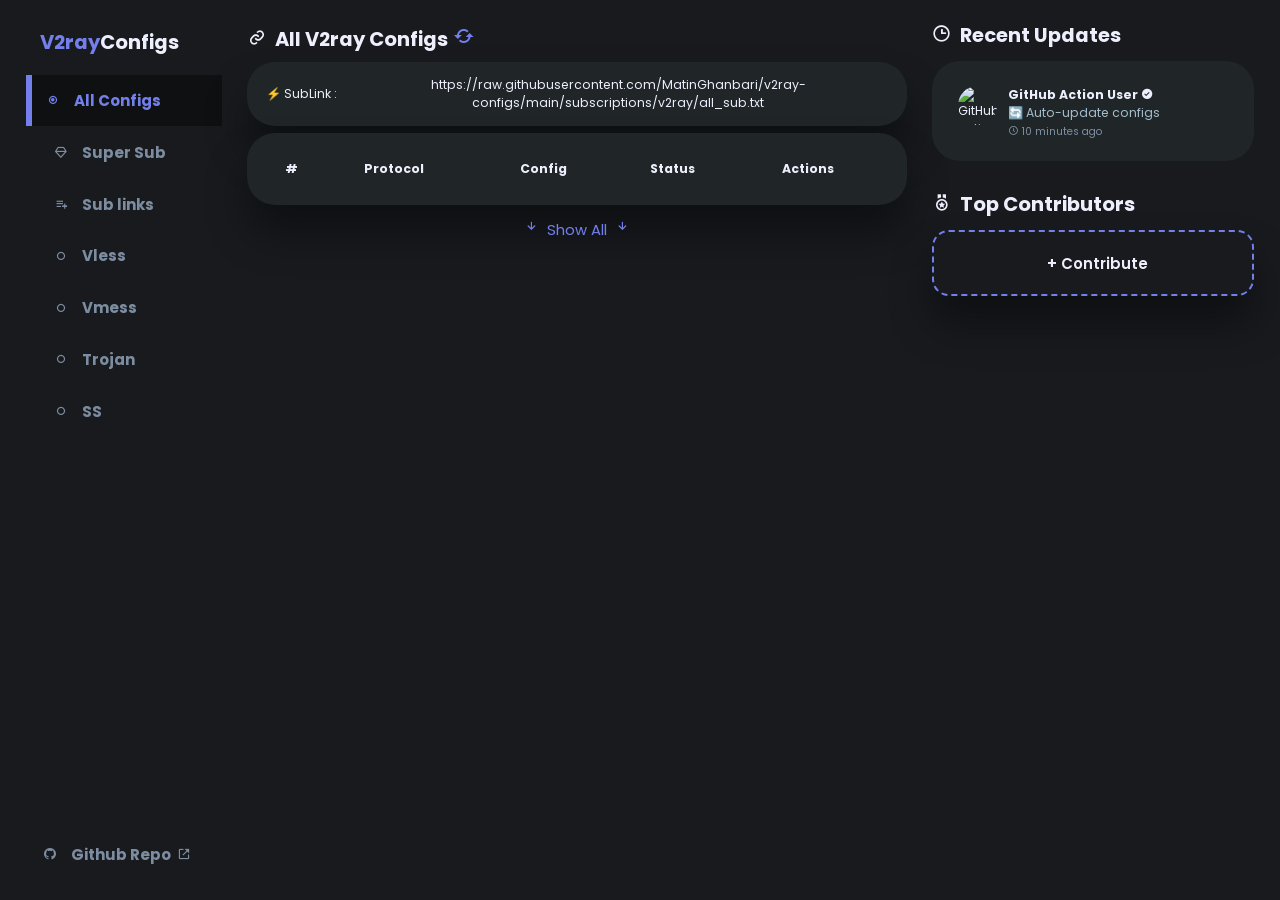
==== public/index.html @ 24ba0463 "Commit Squash" ====
<!DOCTYPE html>
<html lang="en">
  <head>
    <meta charset="UTF-8" />
    <title>Free V2ray Configurations</title>
    <meta name="viewport" content="width=device-width, initial-scale=1.0" />
    <link rel="manifest" href="manifest.json" />
    <meta
      name="keywords"
      content="vpn, v2ray, v2rayN, vmess, vless, developer, trojan, ss, ssr, hiddify"
    />
    <meta
      name="description"
      content="Community-maintained repository offering free v2ray configs to help you browse securely and privately"
    />
    <meta property="og:title" content="v2rayNG Config" />
    <meta property="og:type" content="website" />
    <meta
      property="og:description"
      content="Community-maintained repository offering free v2ray configs to help you browse securely and privately"
    />
    <link
      rel="stylesheet"
      href="https://cdnjs.cloudflare.com/ajax/libs/font-awesome/4.7.0/css/font-awesome.min.css"
    />
    <link rel="icon" type="image/x-icon" href="favicon.ico" />
    <link rel="stylesheet" href="assets/css/style.css" />
    <link
      href="https://unpkg.com/boxicons@2.1.4/css/boxicons.min.css"
      rel="stylesheet"
    />
  </head>

  <body class="dark-theme-variables">
    <div id="scroll-to-bottom" class="scroll-to-bottom bx-tada">
      <i class="bx bxs-chevron-down" style="font-size: x-large"></i>
    </div>

    <div id="container" class="container">
      <!-----------ASIDE------------->
      <aside>
        <div class="top">
          <div class="logo">
            <h2><span class="typo-logo">V2ray</span>Configs</h2>
          </div>
          <div class="close" id="close-btn">
            <i class="bx bx-x"></i>
          </div>
        </div>

        <!----------SIDEBAR---------->
        <div class="sidebar">
          <a
            style="position: fixed; bottom: 20px; left: 15px"
            href="https://github.com/MatinGhanbari/v2ray-configs"
            target="_blank"
          >
            <i class="bx bxl-github"></i>
            <h3>Github Repo&nbsp;&nbsp;<i class="bx bx-link-external"></i></h3>
          </a>

          <br />

          <a href="#" class="active">
            <i class="bx bx-radio-circle-marked"></i>
            <h3>All Configs</h3>
          </a>

          <a href="pages/supersub.html">
            <i class="bx bx-diamond"></i>
            <h3>Super Sub</h3>
          </a>

          <a href="pages/subs.html">
            <i class="bx bx-list-plus"></i>
            <h3>Sub links</h3>
          </a>

          <a href="pages/vless.html">
            <i class="bx bx-radio-circle"></i>
            <h3>Vless</h3>
          </a>

          <a href="pages/vmess.html">
            <i class="bx bx-radio-circle"></i>
            <h3>Vmess</h3>
          </a>

          <a href="pages/trojan.html">
            <i class="bx bx-radio-circle"></i>
            <h3>Trojan</h3>
          </a>

          <a href="pages/ss.html">
            <i class="bx bx-radio-circle"></i>
            <h3>SS</h3>
          </a>
        </div>
      </aside>
      <!---------END OF ASIDE--------->

      <!------------MIDDLE ------------>
      <main>
        <!----------TOP -------->
        <h2>
          <i class="bx bx-link bx-flashing"></i>&nbsp;&nbsp;All V2ray Configs
          <span class="total-count"></span>
          <span
            style="display: inline; font-style: normal; font-size: larger"
            class="primary"
            id="refresh-list"
            ><i id="refresh-i" class="bx bx-refresh"></i
          ></span>
        </h2>

        <!---------INSIGHTS------->
        <div class="recent-order">
          <div class="sub"></div>
        </div>

        <!-------------ORDERS------------>
        <div class="recent-order">
          <table>
            <!-------TABLE HEADING------->
            <thead>
              <tr>
                <!--------TABLE HEAD ROW---->
                <th>#</th>
                <th>Protocol</th>
                <th>Config</th>
                <th>Status</th>
                <th>Actions</th>
              </tr>
            </thead>
            <!-------TABLE BODY------->
            <tbody></tbody>
          </table>
          <span
            ><div id="show_all" class="show-all">
              <i class="bx bx-down-arrow-alt bx-fade-down"></i>&nbsp;&nbsp;Show
              All&nbsp;&nbsp;<i
                class="bx bx-down-arrow-alt bx-fade-down"
              ></i></div
          ></span>
        </div>
      </main>
      <!-------------END OF MIDDLE --------->

      <!---------RIGHT--------->
      <div class="right">
        <!--------TOP-->
        <div class="top">
          <!---MENU ICON-->
          <button id="menu-btn">
            <i class="bx bx-menu"></i>
          </button>
        </div>
        <!-------END OF TOP------>

        <!---------RECENT UPDATES------>
        <div class="recent-updates">
          <h2><i class="bx bx-time bx-tada"></i>&nbsp;&nbsp;Recent Updates</h2>

          <!------UPDATE BOX----->
          <div class="updates" style="padding-bottom: 0.5rem">
            <div class="update">
              <div class="profile-photo">
                <img
                  src="https://upload.wikimedia.org/wikipedia/commons/thumb/c/c2/GitHub_Invertocat_Logo.svg/1200px-GitHub_Invertocat_Logo.svg.png"
                  alt="GitHub Action User"
                />
              </div>
              <div class="message">
                <p>
                  <b
                    >GitHub Action User&nbsp;<i
                      class="bx bxs-check-circle"
                    ></i></b
                  ><br />
                  🔄 Auto-update configs
                </p>
                <small class="text-muted"
                  ><i class="bx bx-time-five"></i>&nbsp;10 minutes ago</small
                >
              </div>
            </div>
          </div>
        </div>

        <!---------SALES ANAYTICS --------->
        <div class="sales-analytics">
          <h2>
            <i class="bx bx-medal bx-tada"></i>&nbsp;&nbsp;Top Contributors
          </h2>

          <!-----ONLINE CUSTOMERS----->
          <div id="contributors"></div>

          <!----------ADD PRODUCTS------->
          <a
            href="https://github.com/MatinGhanbari/v2ray-configs"
            target="_blank"
          >
            <div class="item add-product">
              <div>
                <i class="bx-add"></i>
                <h3>+ Contribute</h3>
              </div>
            </div>
          </a>
        </div>
        <!------END OF SALES ANALYTICS------->
      </div>
      <!---------END OF RIGHT------->
    </div>
  </body>
  <script src="assets/js/utils/v2RayConfigTester.js"></script>
  <script src="assets/js/shared.js"></script>
  <script src="assets/js/main.js"></script>
</html>
---- public/assets/css/style.css ----
/*--------GOOGLE FONT API------*/
@import url("https://fonts.googleapis.com/css2?family=Poppins:wght@300;400;500;600;700;800&display=swap");
/* ---------ROOT VARIABLES ----------*/
:root {
  --color-primary: #7380ec;
  --color-primary-hover: #a9b1ff;
  --color-danger: #ff7782;
  --color-success: #41f1b6;
  --color-warning: #ffbb55;
  --color-white: #fff;
  --color-info-dark: #7d8da1;
  --color-info-darker: #2b3137;
  --color-info-light: #dce1eb;
  --color-dark: #363949;
  --color-light: rgba(132, 139, 200, 0.18);
  --color-primary-variant: #111e88;
  --color-dark-variant: #677483;
  --color-background: #e0e0e2;

  --card-border-radius: 2rem;
  --border-radius-1: 0.4rem;
  --border-radius-2: 0.8rem;
  --border-radius-3: 1.2rem;

  --card-padding: 1.8rem;
  --padding: 1.2rem;

  --box-shadow: 0 2rem 3rem var(--color-light);
}

/*  DARK THEME VARIABLES */
.dark-theme-variables {
  --color-background: #181a1e;
  --color-white: #202528;
  --color-dark: #edeffd;
  --color-dark-variant: #a3bdcc;
  --color-light: rgba(0, 0, 0, 0.4);
  --box-shadow: 0 2rem 3rem var(--color-light);
}

* {
  margin: 0;
  padding: 0;
  outline: 0;
  appearance: none;
  border: 0;
  text-decoration: none;
  list-style: none;
  box-sizing: border-box;
}

html {
  font-size: 14px;
}
body {
  width: 100%;
  height: 100%;
  font-family: poppins, sans-serif;
  font-size: 0.88rem;
  background: var(--color-background);
  user-select: none;
  /*overflow-: hidden;*/
  color: var(--color-dark);
}

a {
  color: var(--color-dark);
  font-size: 20px;
}

img {
  display: block;
  width: 100%;
}

h1 {
  font-weight: 800;
  font-size: 1.8rem;
}
h2 {
  font-size: 1.4rem;
}
h3 {
  font-size: 15px;
}
h4 {
  font-size: 0.8rem;
}
h5 {
  font-size: 0.77rem;
}

small {
  font-size: 0.75rem;
}

.profile-photo {
  width: 2.8rem;
  height: 2.8rem;
  border-radius: 50%;
  overflow: hidden;
}

.text-muted {
  color: var(--color-info-dark);
}

p {
  color: var(--color-dark-variant);
}

b {
  color: var(--color-dark);
}

.primary {
  color: var(--color-primary);
}
.danger {
  color: var(--color-danger);
}
.success {
  color: var(--color-success);
}
.warning {
  color: var(--color-warning);
}

/* SETTING UP THE GRID LAYOUT FOR ASIDE, MIDDLE AND RIGHT */
.container {
  display: grid;
  width: 96%;
  margin: 0 auto;
  gap: 1.8rem;
  grid-template-columns: 14rem auto 23rem;
}

/* ASIDE */
aside {
  height: 100vh;
  background: var(--color-background);
}

aside .top {
  /* background: var(--color-background); */
  display: flex;
  align-items: center;
  justify-content: space-between;
  margin-top: 1.4rem;
}

aside .logo {
  display: flex;
  gap: 0.8rem;
  margin-top: 0.5rem;
  margin-bottom: 0;
}
aside .logo h3 {
  color: #181a1e;
}
aside .close {
  display: none;
}
aside .close .bx {
  font-size: 1.8rem;
}

/* ------------ SIDEBAR -------------*/
aside .sidebar {
  display: flex;
  flex-direction: column;
  height: 86vh;
  position: relative;
  /* top: 3rem; */
}
aside .sidebar a {
  display: flex;
  color: var(--color-info-dark);
  margin-left: 2rem;
  gap: 1rem;
  align-items: center;
  position: relative;
  height: 3.7rem;
  transition: all 300ms ease;
}
aside .sidebar a .bx {
  font-size: 1rem;
  transition: all 300ms ease;
}

/* aside .sidebar a:last-child{
    position: absolute;
    bottom: 1rem;
    width: 100%;
} */

/* aside .sidebar a:first-child{
} */

aside .sidebar a.active {
  background: var(--color-light);
  color: var(--color-primary);
  margin-left: 0;
}
aside .sidebar a.active::before {
  content: "";
  width: 6px;
  height: 100%;
  background: var(--color-primary);
}
aside .sidebar a.active span {
  color: var(--color-primary);
  margin-left: calc(1rem - 3px);
}
aside .sidebar a:hover {
  color: var(--color-primary);
}
aside .sidebar a:hover {
  margin-left: 1rem;
}
aside .sidebar .message-count {
  background: var(--color-danger);
  color: var(--color-white);
  padding: 2px 10px;
  border-radius: var(--border-radius-1);
}

/* ---------------MAIN -----------------*/
main {
  margin-top: 1.4rem;
}
main .date {
  display: inline-block;
  background: var(--color-light);
  border-radius: var(--border-radius-1);
  margin-top: 1rem;
  padding: 0.5rem 1.6rem;
}

main .date input[type="date"] {
  background: transparent;
  color: var(--color-dark);
}

/* INSIGHTS */
main .insights {
  display: grid;
  grid-template-columns: repeat(3, 1fr);
  gap: 1.6rem;
}

main .insights > div {
  background: var(--color-white);
  padding: var(--card-padding);
  border-radius: var(--card-border-radius);
  margin-top: 1rem;
  box-shadow: var(--box-shadow);
  transition: all 300ms ease;
}

main .insights > div:hover {
  box-shadow: none;
}
main .insights > div .bx {
  background: var(--color-primary);
  padding: 0.5rem;
  border-radius: 50%;
  color: var(--color-white);
  font-size: 2rem;
}

main .insights > div.expense .bx {
  background: var(--color-danger);
}
main .insights > div.income .bx {
  background: var(--color-success);
}

main .insights > div .middle {
  display: flex;
  align-items: center;
  justify-content: space-between;
}

main .insights h3 {
  margin: 1rem 0 0.6rem;
  font-size: 1rem;
}

/* PROGRESS*/
main .insights .progress {
  position: relative;
  width: 92px;
  height: 92px;
  border-radius: 50%;
}

/* SVG */
main .insights svg {
  width: 7rem;
  height: 7rem;
}

/* SVG CIRCLE BAR DESIGN */
main .insights svg circle {
  fill: none;
  stroke: var(--color-primary);
  stroke-width: 14;
  stroke-linecap: round;
  transform: translate(5px, 5px);
  stroke-dasharray: 110;
  stroke-dashoffset: 92;
}

/* SALES SVG CIRCLE */
main .insights .sales svg circle {
  stroke-dashoffset: -30;
  stroke-dasharray: 200;
}

/* INCOME SVG CIRCLE */
main .insights .income svg circle {
  stroke-dashoffset: 20;
  stroke-dasharray: 80;
}

/* EXPENSE SVG CIRCLE */
main .insights .expense svg circle {
  stroke-dashoffset: 35;
  stroke-dasharray: 110;
}

/* NUMBER OF PROGRESS BAR */
main .insights .progress .number {
  position: absolute;
  top: 0;
  left: 0;
  height: 100%;
  width: 100%;
  display: flex;
  justify-content: center;
  align-items: center;
}

main .insights small {
  display: block;
  margin: 1.6rem;
}

/* ----------RECENT ORDERS---------- */
main .recent-order {
  margin-top: 0.5rem;
  margin-bottom: 2rem;
}
main .recent-order h2 {
  margin-bottom: 0.8rem;
}

/* TABLE*/
main .recent-order table {
  background: var(--color-white);
  width: 100%;
  border-radius: var(--card-border-radius);
  padding: var(--card-padding);
  text-align: center;
  box-shadow: var(--box-shadow);
  transition: all 300ms ease;
}

main .recent-order table:hover {
  box-shadow: none;
}

/* TABLE2*/
main .recent-order .sub {
  background: var(--color-white);
  width: 100%;
  border-radius: var(--card-border-radius);
  padding: 1rem;
  text-align: center;
  box-shadow: var(--box-shadow);
  transition: all 300ms ease;
}

main .recent-order .sub:hover {
  box-shadow: none;
}

main table tbody td {
  height: 2.8rem;
  border-bottom: 1px solid var(--color-light);
  color: var(--color-dark-variant);
}

main table tbody tr:last-child td {
  border: none;
}

main .recent-order a {
  text-align: center;
  display: block;
  margin: 1rem auto;
  color: var(--color-primary);
}

/*-------END OF MIDDLE-------*/

/* --------RECENT UPDATES----------*/
.right {
  margin-top: 1.4rem;
}
.right .top {
  display: flex;
  justify-content: end;
  gap: 2rem;
}
.right .top button {
  display: none;
}
.right .theme-toggle {
  background: var(--color-light);
  display: flex;
  justify-content: space-between;
  align-items: center;
  height: 1.6rem;
  width: 4.2rem;
  cursor: pointer;
  border-radius: var(--border-radius-1);
}

.right .theme-toggle .bx {
  font-size: 1.2rem;
  width: 50%;
  height: 100%;
  display: flex;
  align-items: center;
  justify-content: center;
}
.right .theme-toggle .bx.active {
  background: var(--color-primary);
  color: white;
  border-radius: var(--border-radius-1);
}

/* PROFILE */
.right .top .profile {
  display: flex;
  gap: 2rem;
  text-align: center;
}

/* RECENT UPDATES */
.right .recent-updates h2 {
  margin-bottom: 0.8rem;
}

.right .recent-updates .updates {
  background: var(--color-white);
  padding: var(--card-padding);
  border-radius: var(--card-border-radius);
  transition: all 300ms ease;
}
.right .recent-updates .updates:hover {
  box-shadow: none;
}

.right .recent-updates .updates .update {
  display: grid;
  grid-template-columns: 2.6rem auto;
  gap: 1rem;
  margin-bottom: 1rem;
}
/* END OF RECENT UPDATES */

/* ----------------SALES ANALYTICS-------------*/
.right .sales-analytics {
  margin-top: 2rem;
}

.right .sales-analytics h2 {
  margin-bottom: 0.8rem;
}

.right .sales-analytics .item {
  background: var(--color-white);
  display: flex;
  align-items: center;
  gap: 1rem;
  margin-bottom: 0.7rem;
  padding: 1.4rem var(--card-padding);
  border-radius: var(--border-radius-3);
  box-shadow: var(--box-shadow);
  transition: all 300ms ease;
}
.right .sales-analytics .item:hover {
  box-shadow: none;
}

.right .sales-analytics .item .right {
  display: flex;
  justify-content: space-between;
  align-items: start;
  margin: 0;
  width: 100%;
}

.right .sales-analytics .item .bx {
  padding: 0.6rem;
  color: var(--color-white);
  border-radius: 60%;
  display: flex;
  background: var(--color-primary);
}

.right .sales-analytics .item.offline .bx {
  background: var(--color-danger);
}
.right .sales-analytics .item.customers .bx {
  background: var(--color-success);
}
.right .sales-analytics .add-product {
  background-color: transparent;
  border: 2px dashed var(--color-primary);
  display: flex;
  align-items: center;
  justify-content: center;
  cursor: pointer;
  transition: all 300ms ease;
}

.right .sales-analytics .add-product:hover {
  background: var(--color-primary);
}

.right .sales-analytics .add-product div {
  display: flex;
  align-items: center;
  gap: 0.6rem;
}

.right .sales-analytics .add-product div h3 {
  font-weight: 600;
}

.scroll-to-bottom {
  display: none;
}

/*  ----------------MEDIA QUERIES ------------*/
@media screen and (max-width: 1200px) {
  .scroll-to-bottom {
    display: flex;
    justify-content: center;
    align-items: center;
    position: fixed;
    right: 10px;
    bottom: 10px;
    border-radius: 50%;
    width: 50px;
    height: 50px;
    z-index: 10;
    background-color: var(--color-info-darker);
  }

  .scroll-to-bottom:hover {
    cursor: pointer;
    background-color: var(--color-light);
  }

  .container {
    width: 100%;
    grid-template-columns: 1fr;
  }
  aside {
    position: fixed;
    left: -100%;
    background: var(--color-white);
    width: 18rem;
    z-index: 3;
    box-shadow: 1rem 3rem 4rem var(--color-light);
    height: 100vh;
    padding-right: var(--card-padding);
    display: none;
    animation: showMenu 400ms ease forwards;
  }

  @keyframes showMenu {
    to {
      left: 0;
    }
  }

  aside .logo {
    margin-left: 1rem;
  }

  aside .logo h2 {
    display: inline;
  }
  aside .sidebar h3 {
    display: inline;
  }

  aside .sidebar a {
    width: 100%;
    height: 3.4rem;
  }

  /* aside .sidebar a:last-child{
    position: absolute;
    bottom: 5rem;
   } */
  aside .close {
    display: inline-block;
    cursor: pointer;
  }

  main {
    margin-top: 8rem;
    padding: 0 1rem;
  }

  main .recent-order {
    position: relative;
    /* margin: 3rem 0 0 0; */
    width: 100%;
  }

  main .recent-order table {
    width: 100%;
    margin: 0;
  }

  .right {
    width: 94%;
    margin: 0 auto 4rem;
  }

  .right .top {
    position: fixed;
    top: 0;
    left: 0;
    align-items: center;
    padding: 0 0.8rem;
    height: 4.6rem;
    background: var(--color-white);
    width: 100%;
    margin: 0;
    z-index: 2;
    box-shadow: 0 1rem 1rem var(--color-light);
  }

  .right .top .theme-toggle {
    width: 4.4rem;
    position: absolute;
    left: 66%;
  }

  .right .profile .info {
    display: none;
  }

  .right .top button {
    display: inline-block;
    background: transparent;
    cursor: pointer;
    color: var(--color-dark);
    position: absolute;
    left: 1rem;
  }

  .right .top button .bx {
    font-size: 2rem;
  }
}

/* MEDIA QUERIES FOR MOBILE DEVICES */
@media screen and (max-width: 768px) {
  .scroll-to-bottom {
    display: flex;
    justify-content: center;
    align-items: center;
    position: fixed;
    right: 10px;
    bottom: 10px;
    border-radius: 50%;
    width: 50px;
    height: 50px;
    z-index: 10;
    background-color: var(--color-info-darker);
  }

  .scroll-to-bottom:hover {
    cursor: pointer;
    background-color: var(--color-light);
  }

  .container {
    width: 100%;
    grid-template-columns: 1fr;
  }
  aside {
    position: fixed;
    left: -100%;
    background: var(--color-white);
    width: 18rem;
    z-index: 3;
    box-shadow: 1rem 3rem 4rem var(--color-light);
    height: 100vh;
    padding-right: var(--card-padding);
    display: none;
    animation: showMenu 400ms ease forwards;
  }

  @keyframes showMenu {
    to {
      left: 0;
    }
  }

  aside .logo {
    margin-left: 1rem;
  }

  aside .logo h2 {
    display: inline;
  }
  aside .sidebar h3 {
    display: inline;
  }

  aside .sidebar a {
    width: 100%;
    height: 3.4rem;
  }

  /* aside .sidebar a:last-child{
    position: absolute;
    bottom: 5rem;
   } */
  aside .close {
    display: inline-block;
    cursor: pointer;
  }

  main {
    margin-top: 8rem;
    padding: 0 1rem;
  }

  main .recent-order {
    position: relative;
    /* margin: 3rem 0 0 0; */
    width: 100%;
  }

  main .recent-order table {
    width: 100%;
    margin: 0;
  }

  .right {
    width: 94%;
    margin: 0 auto 4rem;
  }

  .right .top {
    position: fixed;
    top: 0;
    left: 0;
    align-items: center;
    padding: 0 0.8rem;
    height: 4.6rem;
    background: var(--color-white);
    width: 100%;
    margin: 0;
    z-index: 2;
    box-shadow: 0 1rem 1rem var(--color-light);
  }

  .right .top .theme-toggle {
    width: 4.4rem;
    position: absolute;
    left: 66%;
  }

  .right .profile .info {
    display: none;
  }

  .right .top button {
    display: inline-block;
    background: transparent;
    cursor: pointer;
    color: var(--color-dark);
    position: absolute;
    left: 1rem;
  }

  .right .top button .bx {
    font-size: 2rem;
  }
}

#refresh-list:hover {
  cursor: pointer;
}

.show-all {
  display: flex;
  justify-content: center;
  margin-top: 1rem;
  color: var(--color-primary);
  font-size: larger;
}

.show-all:hover {
  cursor: pointer;
}

.textToCopy:hover {
  cursor: pointer;
  text-wrap: pretty;
  color: rgb(131, 131, 255);
}

.clickable:hover {
  cursor: pointer;
  color: var(--color-primary-hover);
}

.bx-flashing-v2 {
  animation: bx-flashing-v2-animation 2s infinite normal;
}

@keyframes bx-flashing-v2-animation {
  0% {
    opacity: 1;
  }
  45% {
    opacity: 0.5;
  }
  90% {
    opacity: 1;
  }
}

.typo-logo {
  padding-left: 1rem;
  color: var(--color-primary);
}

.sub {
  display: flex;
  justify-content: center;
  align-items: center;
  width: 100%;
}

.sub-title {
  display: flex;
  align-items: center;
  justify-content: center;
  width: 13%;
}

.sub-link {
  display: flex;
  align-items: center;
  justify-content: center;
  width: 87%;
}

.sub-link:hover {
  color: rgb(131, 131, 255);
  cursor: pointer;
}

main .recent-order:nth-child(2) {
  margin-bottom: 0;
}
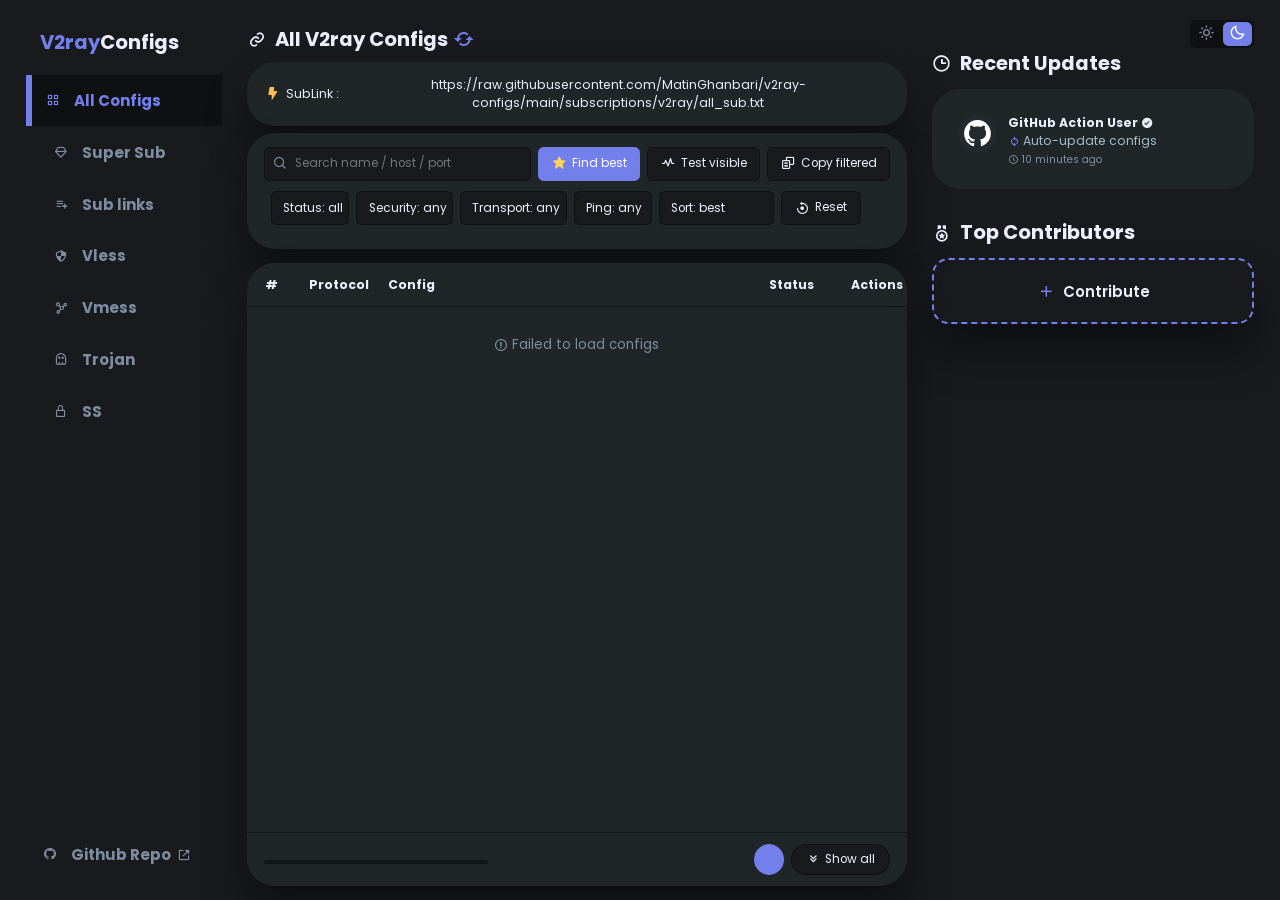
==== commit 3eed6447: "ui: redesign table, add light theme, use icons" ====
--- a/public/index.html
+++ b/public/index.html
@@ -29,9 +29,17 @@
       href="https://unpkg.com/boxicons@2.1.4/css/boxicons.min.css"
       rel="stylesheet"
     />
+    <script>
+      (function () {
+        try {
+          if (localStorage.getItem("theme") === "light") return;
+        } catch (e) {}
+        document.documentElement.classList.add("dark-theme-variables");
+      })();
+    </script>
   </head>
 
-  <body class="dark-theme-variables">
+  <body>
     <div id="scroll-to-bottom" class="scroll-to-bottom bx-tada">
       <i class="bx bxs-chevron-down" style="font-size: x-large"></i>
     </div>
@@ -62,7 +70,7 @@
           <br />
 
           <a href="#" class="active">
-            <i class="bx bx-radio-circle-marked"></i>
+            <i class="bx bx-grid-alt"></i>
             <h3>All Configs</h3>
           </a>
 
@@ -77,22 +85,22 @@
           </a>
 
           <a href="pages/vless.html">
-            <i class="bx bx-radio-circle"></i>
+            <i class="bx bx-shield-quarter"></i>
             <h3>Vless</h3>
           </a>
 
           <a href="pages/vmess.html">
-            <i class="bx bx-radio-circle"></i>
+            <i class="bx bx-network-chart"></i>
             <h3>Vmess</h3>
           </a>
 
           <a href="pages/trojan.html">
-            <i class="bx bx-radio-circle"></i>
+            <i class="bx bx-ghost"></i>
             <h3>Trojan</h3>
           </a>
 
           <a href="pages/ss.html">
-            <i class="bx bx-radio-circle"></i>
+            <i class="bx bx-lock-alt"></i>
             <h3>SS</h3>
           </a>
         </div>
@@ -136,11 +144,7 @@
             <tbody></tbody>
           </table>
           <span
-            ><div id="show_all" class="show-all">
-              <i class="bx bx-down-arrow-alt bx-fade-down"></i>&nbsp;&nbsp;Show
-              All&nbsp;&nbsp;<i
-                class="bx bx-down-arrow-alt bx-fade-down"
-              ></i></div
+            ><div id="show_all" class="show-all" style="display: none"></div
           ></span>
         </div>
       </main>
@@ -150,6 +154,10 @@
       <div class="right">
         <!--------TOP-->
         <div class="top">
+          <div class="theme-toggle" id="theme-toggle" title="Toggle light / dark theme" role="button" aria-label="Toggle theme">
+            <i class="bx bx-sun"></i>
+            <i class="bx bx-moon active"></i>
+          </div>
           <!---MENU ICON-->
           <button id="menu-btn">
             <i class="bx bx-menu"></i>
@@ -166,8 +174,11 @@
             <div class="update">
               <div class="profile-photo">
                 <img
-                  src="https://upload.wikimedia.org/wikipedia/commons/thumb/c/c2/GitHub_Invertocat_Logo.svg/1200px-GitHub_Invertocat_Logo.svg.png"
+                  src="assets/images/github.svg"
                   alt="GitHub Action User"
+                  width="45"
+                  height="45"
+                  decoding="async"
                 />
               </div>
               <div class="message">
@@ -177,7 +188,7 @@
                       class="bx bxs-check-circle"
                     ></i></b
                   ><br />
-                  🔄 Auto-update configs
+                  <i class="bx bx-sync"></i> Auto-update configs
                 </p>
                 <small class="text-muted"
                   ><i class="bx bx-time-five"></i>&nbsp;10 minutes ago</small
@@ -203,8 +214,8 @@
           >
             <div class="item add-product">
               <div>
-                <i class="bx-add"></i>
-                <h3>+ Contribute</h3>
+                <i class="bx bx-plus"></i>
+                <h3>Contribute</h3>
               </div>
             </div>
           </a>
--- a/public/assets/css/style.css
+++ b/public/assets/css/style.css
@@ -2,6 +2,7 @@
 @import url("https://fonts.googleapis.com/css2?family=Poppins:wght@300;400;500;600;700;800&display=swap");
 /* ---------ROOT VARIABLES ----------*/
 :root {
+  color-scheme: light;
   --color-primary: #7380ec;
   --color-primary-hover: #a9b1ff;
   --color-danger: #ff7782;
@@ -30,6 +31,7 @@
 
 /*  DARK THEME VARIABLES */
 .dark-theme-variables {
+  color-scheme: dark;
   --color-background: #181a1e;
   --color-white: #202528;
   --color-dark: #edeffd;
@@ -879,3 +881,516 @@
 main .recent-order:nth-child(2) {
   margin-bottom: 0;
 }
+
+/* ------------------ FILTER TOOLBAR ------------------ */
+.toolbar {
+  background: var(--color-white);
+  border-radius: var(--card-border-radius);
+  box-shadow: var(--box-shadow);
+  padding: 1rem 1.2rem;
+  margin-bottom: 1rem;
+  display: flex;
+  flex-direction: column;
+  gap: 0.7rem;
+}
+.tb-row {
+  display: flex;
+  flex-wrap: wrap;
+  gap: 0.5rem;
+  align-items: center;
+}
+.toolbar input[type="search"],
+.toolbar select {
+  background: var(--color-background);
+  color: var(--color-dark);
+  border-radius: var(--border-radius-1);
+  padding: 0.55rem 0.8rem;
+  font-family: inherit;
+  font-size: 0.85rem;
+  border: 1px solid var(--color-light);
+}
+.toolbar select {
+  cursor: pointer;
+  padding-right: 0.4rem;
+}
+.toolbar input[type="search"] {
+  flex: 1 1 14rem;
+  min-width: 10rem;
+}
+.btn {
+  background: var(--color-background);
+  color: var(--color-dark);
+  border: 1px solid var(--color-light);
+  border-radius: var(--border-radius-1);
+  padding: 0.55rem 0.9rem;
+  font-family: inherit;
+  font-size: 0.85rem;
+  cursor: pointer;
+  transition: all 200ms ease;
+}
+.btn:hover {
+  border-color: var(--color-primary);
+  color: var(--color-primary);
+}
+.btn.primary-btn {
+  background: var(--color-primary);
+  color: #fff;
+  border-color: var(--color-primary);
+}
+.btn.primary-btn:hover {
+  background: var(--color-primary-hover);
+  border-color: var(--color-primary-hover);
+  color: #111;
+}
+.chips {
+  display: flex;
+  gap: 0.4rem;
+  flex-wrap: wrap;
+}
+.chip {
+  padding: 0.4rem 0.8rem;
+  border-radius: 999px;
+  background: var(--color-background);
+  border: 1px solid var(--color-light);
+  cursor: pointer;
+  font-size: 0.8rem;
+  color: var(--color-dark-variant);
+  user-select: none;
+}
+.chip small {
+  opacity: 0.7;
+  margin-left: 0.2rem;
+}
+.chip.active {
+  background: var(--color-primary);
+  border-color: var(--color-primary);
+  color: #fff;
+}
+.tb-stats {
+  font-size: 0.8rem;
+  color: var(--color-dark-variant);
+}
+.progress {
+  display: none;
+  height: 4px;
+  border-radius: 4px;
+  background: var(--color-light);
+  overflow: hidden;
+}
+.progress > div {
+  height: 100%;
+  width: 0;
+  background: var(--color-success);
+  transition: width 200ms ease;
+}
+.cfg-cell {
+  text-align: left;
+}
+.cfg-name {
+  color: var(--color-dark);
+  font-weight: 500;
+  max-width: 28rem;
+  overflow: hidden;
+  text-overflow: ellipsis;
+  white-space: nowrap;
+}
+.cfg-host {
+  font-size: 0.75rem;
+  color: var(--color-info-dark);
+  font-family: ui-monospace, monospace;
+}
+.cfg-tags {
+  margin-top: 0.15rem;
+}
+.tag {
+  display: inline-block;
+  font-size: 0.68rem;
+  padding: 0.05rem 0.45rem;
+  margin-right: 0.25rem;
+  border-radius: 999px;
+  background: var(--color-light);
+  color: var(--color-dark-variant);
+}
+.empty-row {
+  padding: 2rem 0 !important;
+  color: var(--color-info-dark);
+}
+.toast {
+  position: fixed;
+  bottom: 2rem;
+  left: 50%;
+  transform: translate(-50%, 1rem);
+  background: var(--color-dark);
+  color: var(--color-background);
+  padding: 0.6rem 1.2rem;
+  border-radius: 999px;
+  opacity: 0;
+  pointer-events: none;
+  transition: all 250ms ease;
+  z-index: 50;
+}
+.toast.show {
+  opacity: 1;
+  transform: translate(-50%, 0);
+}
+@media screen and (max-width: 768px) {
+  .toolbar {
+    padding: 0.8rem;
+  }
+  .toolbar select {
+    flex: 1 1 8rem;
+  }
+  .cfg-name {
+    max-width: 11rem;
+  }
+}
+
+.profile-photo img {
+  display: block;
+  width: 100%;
+  height: 100%;
+  object-fit: cover;
+}
+
+/* ---- Table card: page height stays fixed, only the rows scroll ---- */
+html,
+body {
+  overflow-x: hidden;
+}
+main {
+  min-width: 0;
+}
+
+/* the card owns background / radius / shadow so nothing leaks below the table */
+main .recent-order .table-card {
+  background: var(--color-white);
+  border-radius: var(--card-border-radius);
+  box-shadow: var(--box-shadow);
+  overflow: hidden;
+  display: flex;
+  flex-direction: column;
+  transition: all 300ms ease;
+}
+main .recent-order .table-card:hover {
+  box-shadow: none;
+}
+main .recent-order .table-card table {
+  background: transparent;
+  box-shadow: none;
+  border-radius: 0;
+  padding: 0;
+}
+main .recent-order .table-card table:hover {
+  box-shadow: none;
+}
+main .recent-order .table-scroll {
+  flex: 1 1 auto;
+  min-height: 14rem;
+  overflow: auto;
+  overscroll-behavior: contain;
+  scrollbar-width: thin;
+  scrollbar-color: var(--color-info-dark) transparent;
+}
+main .recent-order .table-scroll table {
+  border-collapse: separate;
+  border-spacing: 0;
+}
+main .recent-order .table-scroll thead th {
+  position: sticky;
+  top: 0;
+  z-index: 2;
+  background: var(--color-white);
+  padding: 0.9rem 0.5rem;
+  border-bottom: 1px solid var(--color-light);
+}
+main .recent-order .table-card .show-all-unused {
+  margin: 0;
+  padding: 0.8rem 1rem;
+  gap: 0.4rem;
+  align-items: center;
+  font-size: 0.95rem;
+  border-top: 1px solid var(--color-light);
+  background: var(--color-white);
+  transition: background 200ms ease;
+}
+main .recent-order .table-card .show-all:hover {
+  background: var(--color-light);
+}
+main .recent-order .table-card .show-all .bx {
+  font-size: 1.3rem;
+}
+@media screen and (max-width: 768px) {
+  main .recent-order .table-scroll {
+    max-height: 75vh;
+  }
+}
+
+/* ---- Icons ---- */
+.bx {
+  vertical-align: middle;
+}
+.copy-btn .bx {
+  font-size: 1.25rem;
+}
+.ping .bx,
+.empty-row .bx,
+.tb-stats .bx {
+  font-size: 1rem;
+}
+.tb-stats {
+  display: flex;
+  flex-wrap: wrap;
+  gap: 1rem;
+}
+.tb-stats span {
+  display: inline-flex;
+  align-items: center;
+  gap: 0.3rem;
+}
+.btn {
+  display: inline-flex;
+  align-items: center;
+  gap: 0.35rem;
+}
+.btn .bx {
+  font-size: 1.05rem;
+}
+.btn.primary-btn .bxs-star {
+  color: #ffd45e;
+}
+.search-box {
+  position: relative;
+  flex: 1 1 14rem;
+  min-width: 10rem;
+}
+.search-box .bx {
+  position: absolute;
+  left: 0.7rem;
+  top: 50%;
+  transform: translateY(-50%);
+  font-size: 1.1rem;
+  color: var(--color-info-dark);
+  pointer-events: none;
+}
+.toolbar .search-box input[type="search"] {
+  width: 100%;
+  padding-left: 2.2rem;
+}
+.toast {
+  display: flex;
+  align-items: center;
+  gap: 0.4rem;
+}
+.sub-title .bx,
+.sub .bx {
+  margin-right: 0.35rem;
+  font-size: 1.15rem;
+}
+.right .sales-analytics .add-product .bx-plus {
+  padding: 0;
+  background: none;
+  color: var(--color-primary);
+  font-size: 1.3rem;
+}
+.right .sales-analytics .add-product:hover .bx-plus,
+.right .sales-analytics .add-product:hover h3 {
+  color: #fff;
+}
+.update .message .bx-sync {
+  vertical-align: -2px;
+  color: var(--color-primary);
+}
+
+/* ---- Theme toggle ---- */
+.right .theme-toggle {
+  width: 4.6rem;
+  height: 2rem;
+  padding: 0.15rem;
+  gap: 0.1rem;
+  flex-shrink: 0;
+}
+.right .theme-toggle .bx {
+  color: var(--color-info-dark);
+  transition: all 250ms ease;
+}
+.right .theme-toggle .bx.active {
+  color: #fff;
+}
+
+/* ---- Light theme refinements ---- */
+html:not(.dark-theme-variables) .scroll-to-bottom {
+  background-color: var(--color-white);
+  color: var(--color-primary);
+  box-shadow: var(--box-shadow);
+}
+html:not(.dark-theme-variables) .toolbar input[type="search"],
+html:not(.dark-theme-variables) .toolbar select,
+html:not(.dark-theme-variables) .btn,
+html:not(.dark-theme-variables) .chip {
+  background: #f3f4f8;
+  border-color: #d5d8e6;
+}
+html:not(.dark-theme-variables) .chip.active,
+html:not(.dark-theme-variables) .btn.primary-btn {
+  background: var(--color-primary);
+  border-color: var(--color-primary);
+}
+html:not(.dark-theme-variables) .btn.primary-btn:hover {
+  color: #fff;
+}
+html:not(.dark-theme-variables) .success {
+  color: #1b9a6b;
+}
+html:not(.dark-theme-variables) .warning {
+  color: #d98200;
+}
+html:not(.dark-theme-variables) .danger {
+  color: #e0384a;
+}
+html:not(.dark-theme-variables) .textToCopy:hover,
+html:not(.dark-theme-variables) .sub-link:hover {
+  color: var(--color-primary);
+}
+html:not(.dark-theme-variables) main table tbody td {
+  border-bottom-color: #e4e6f1;
+}
+
+/* ---- Table footer (show more) ---- */
+.table-footer {
+  display: flex;
+  align-items: center;
+  justify-content: space-between;
+  gap: 1rem;
+  padding: 0.75rem 1.2rem;
+  border-top: 1px solid var(--color-light);
+  background: var(--color-white);
+}
+.tf-info {
+  display: flex;
+  flex-direction: column;
+  gap: 0.4rem;
+  min-width: 8rem;
+  flex: 1 1 auto;
+  max-width: 16rem;
+  font-size: 0.8rem;
+  color: var(--color-info-dark);
+}
+.tf-info b {
+  color: var(--color-dark);
+  font-weight: 600;
+}
+.tf-bar {
+  height: 4px;
+  border-radius: 4px;
+  background: var(--color-light);
+  overflow: hidden;
+}
+.tf-bar > div {
+  height: 100%;
+  width: 0;
+  border-radius: 4px;
+  background: var(--color-primary);
+  transition: width 300ms ease;
+}
+.tf-actions {
+  display: flex;
+  gap: 0.5rem;
+  flex-shrink: 0;
+}
+.table-footer .btn {
+  border-radius: 999px;
+  padding: 0.45rem 1rem;
+}
+@media screen and (max-width: 768px) {
+  .table-footer {
+    padding: 0.7rem 0.9rem;
+    gap: 0.6rem;
+  }
+  .tf-info {
+    min-width: 5rem;
+  }
+}
+
+/* ---- Table fills the viewport (desktop), tighter columns, 2-line rows ---- */
+@media screen and (min-width: 1201px) {
+  main.fill {
+    display: flex;
+    flex-direction: column;
+    height: calc(100vh - 2.4rem);
+    margin-bottom: 1rem;
+  }
+  main.fill > .recent-order:last-of-type {
+    flex: 1 1 auto;
+    min-height: 0;
+    margin-bottom: 0;
+    display: flex;
+    flex-direction: column;
+  }
+  main.fill .toolbar {
+    flex-shrink: 0;
+  }
+  main.fill .table-card {
+    flex: 1 1 auto;
+    min-height: 0;
+  }
+  main.fill .table-scroll {
+    min-height: 0;
+  }
+}
+main .recent-order .table-scroll table {
+  table-layout: fixed;
+  width: 100%;
+}
+main .recent-order .table-scroll th:nth-child(1) { width: 3.6rem; }
+main .recent-order .table-scroll th:nth-child(2) { width: 6rem; }
+main .recent-order .table-scroll th:nth-child(4) { width: 7.5rem; }
+main .recent-order .table-scroll th:nth-child(5) { width: 4.5rem; }
+main .recent-order .table-scroll th:nth-child(3) { text-align: left; padding-left: 0.5rem; }
+main .recent-order .table-scroll td {
+  font-size: 0.95rem;
+  padding: 0.35rem 0.5rem;
+}
+main .recent-order .table-scroll tbody tr:hover td {
+  background: var(--color-light);
+}
+.cfg-wrap {
+  display: flex;
+  align-items: center;
+  justify-content: space-between;
+  gap: 1rem;
+}
+.cfg-main {
+  min-width: 0;
+  flex: 1 1 auto;
+}
+.cfg-name {
+  max-width: 100%;
+  font-size: 0.95rem;
+}
+.cfg-host {
+  font-size: 0.8rem;
+  overflow: hidden;
+  text-overflow: ellipsis;
+  white-space: nowrap;
+}
+.cfg-tags {
+  display: flex;
+  gap: 0.3rem;
+  flex-shrink: 0;
+  margin: 0;
+}
+.cfg-tags .tag {
+  font-size: 0.72rem;
+  padding: 0.1rem 0.55rem;
+  margin: 0;
+}
+@media screen and (max-width: 768px) {
+  main .recent-order .table-scroll th:nth-child(1) { width: 2.4rem; }
+  main .recent-order .table-scroll th:nth-child(2) { width: 4.4rem; }
+  main .recent-order .table-scroll th:nth-child(4) { width: 5.6rem; }
+  main .recent-order .table-scroll th:nth-child(5) { width: 3.2rem; }
+  main .recent-order .table-scroll td { font-size: 0.85rem; padding: 0.35rem 0.3rem; }
+  .cfg-wrap { flex-direction: column; align-items: flex-start; gap: 0.2rem; }
+  .cfg-main { width: 100%; }
+  .cfg-tags { flex-wrap: wrap; }
+}
